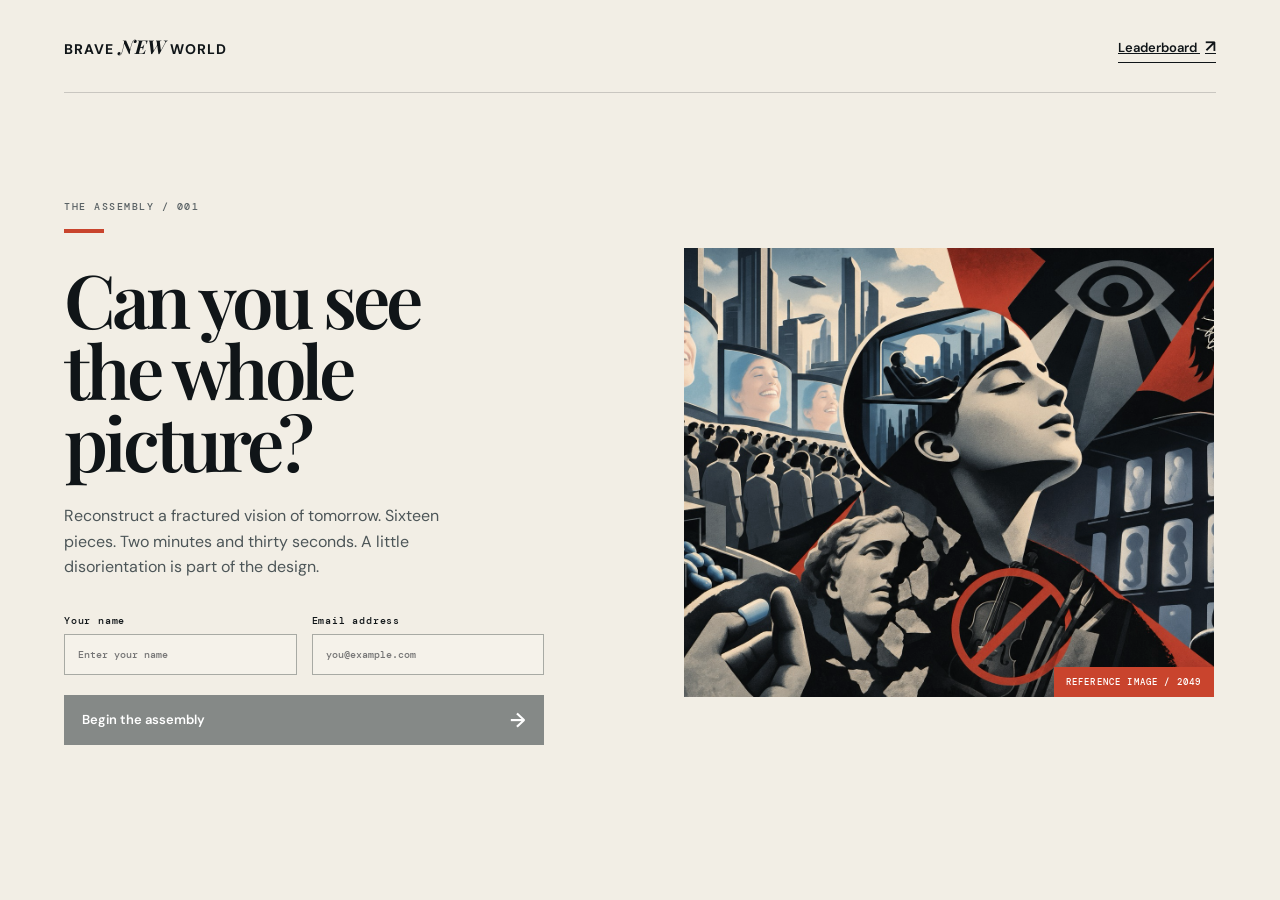
==== index.html @ 61320a74 "Initial Brave New World puzzle game" ====
<!doctype html>
<html lang="en">
  <head>
    <meta charset="UTF-8" />
    <meta name="viewport" content="width=device-width, initial-scale=1.0" />
    <title>Brave New World — Puzzle</title>
    <link rel="preconnect" href="https://fonts.googleapis.com" />
    <link rel="preconnect" href="https://fonts.gstatic.com" crossorigin />
    <link href="https://fonts.googleapis.com/css2?family=DM+Mono:wght@400;500&family=DM+Sans:wght@400;500;600;700&family=Playfair+Display:ital,wght@0,600;0,700;1,600&display=swap" rel="stylesheet" />
    <link rel="stylesheet" href="styles.css" />
  </head>
  <body>
    <main class="app-shell">
      <header class="site-header">
        <a class="brand" href="#" aria-label="Brave New World home">BRAVE <em>NEW</em> WORLD</a>
        <a class="leaderboard-link" href="leaderboard.html" target="_blank" rel="noopener">Leaderboard <span>↗</span></a>
      </header>

      <section class="screen intro-screen active" id="introScreen">
        <div class="intro-copy">
          <p class="eyebrow">THE ASSEMBLY / 001</p>
          <h1>Can you see<br />the whole picture?</h1>
          <p class="lede">Reconstruct a fractured vision of tomorrow. Sixteen pieces. Two minutes and thirty seconds. A little disorientation is part of the design.</p>
          <form id="playerForm" class="player-form">
            <label><span>Your name</span><input id="playerName" required maxlength="32" placeholder="Enter your name" autocomplete="name" /></label>
            <label><span>Email address</span><input id="playerEmail" required type="email" placeholder="you@example.com" autocomplete="email" /></label>
            <button class="primary-button" id="startButton" type="submit" disabled>Begin the assembly <span>→</span></button>
          </form>
        </div>
        <div class="hero-image-wrap">
          <img src="assets/brave-new-world.png" alt="Brave New World artwork: a futuristic surreal collage" />
          <div class="image-caption">REFERENCE IMAGE / 2049</div>
        </div>
      </section>

      <section class="screen game-screen" id="gameScreen">
        <div class="game-topline">
          <div><p class="eyebrow">PLAYER</p><strong id="playerDisplay"></strong></div>
          <div class="timer-wrap"><p class="eyebrow">TIME REMAINING</p><strong class="timer" id="timer">03:00</strong></div>
          <button class="quiet-button" id="restartButton">Restart</button>
        </div>
        <div class="game-layout">
          <aside class="reference-card">
            <p class="eyebrow">THE COMPLETE VISION</p>
            <img src="assets/brave-new-world.png" alt="Reference for the completed puzzle" />
            <p>Drag pieces into the frame. Select a piece and use <kbd>R</kbd> or rotate it with the button.</p>
          </aside>
          <section class="puzzle-area">
            <div class="puzzle-toolbar"><span id="pieceCount">16 pieces remaining</span><button class="rotate-button" id="rotateButton" disabled>↻ Rotate selected</button></div>
            <div class="puzzle-board" id="puzzleBoard" aria-label="Puzzle board"></div>
            <div class="piece-tray" id="pieceTray" aria-label="Puzzle pieces"></div>
            <div class="action-row"><p id="gameStatus">Place every piece, then submit your solution.</p><button class="primary-button" id="submitPuzzle">Submit solution <span>→</span></button></div>
          </section>
        </div>
      </section>

      <section class="screen result-screen" id="resultScreen">
        <div class="confetti" id="confetti"></div>
        <p class="eyebrow">ASSEMBLY COMPLETE</p>
        <h2>20 points<br /><em>received.</em></h2>
        <p class="result-note">You restored the picture. The record has been entered into the archive.</p>
        <div class="result-stats"><div><span>PLAYER</span><strong id="resultName"></strong></div><div><span>YOUR TIME</span><strong id="resultTime"></strong></div></div>
        <div class="result-actions"><button class="primary-button" id="viewLeaderboard">View leaderboard <span>→</span></button><button class="quiet-button" id="playAgain">Play again</button></div>
      </section>

      <section class="screen leaderboard-screen" id="leaderboardScreen">
        <div class="leaderboard-heading"><div><p class="eyebrow">THE ARCHIVE</p><h2>Fastest<br /><em>assemblies.</em></h2></div><button class="quiet-button" id="backHome">← Back home</button></div>
        <div class="leaderboard-table"><div class="table-head"><span>RANK</span><span>PLAYER</span><span>TIME</span><span>POINTS</span></div><div id="leaderboardRows"></div></div>
      </section>
    </main>
    <div class="toast" id="toast"></div>
    <script src="app.js"></script>
  </body>
</html>
---- styles.css ----
:root { --ink:#101518; --paper:#f2eee5; --red:#c9442d; --blue:#9db8c4; --line:rgba(16,21,24,.18); --serif:'Playfair Display', Georgia, serif; --sans:'DM Sans',sans-serif; --mono:'DM Mono',monospace; }
* { box-sizing:border-box; } body { margin:0; background:var(--paper); color:var(--ink); font-family:var(--sans); } button,input { font:inherit; } button { cursor:pointer; } .app-shell { max-width:1440px; min-height:100vh; margin:auto; padding:0 5vw 48px; overflow:hidden; }
.site-header { height:93px; display:flex; align-items:center; justify-content:space-between; border-bottom:1px solid var(--line); } .brand { color:var(--ink); font-weight:700; font-size:14px; letter-spacing:.08em; text-decoration:none; } .brand em { font-family:var(--serif); font-size:19px; letter-spacing:0; } .leaderboard-link,.quiet-button { border:0; border-bottom:1px solid var(--ink); background:transparent; padding:5px 0; color:var(--ink); font-size:13px; font-weight:600; } .leaderboard-link span { font-size:17px; padding-left:5px; }
.screen { display:none; } .screen.active { display:flex; } .intro-screen { min-height:calc(100vh - 141px); align-items:center; gap:7vw; padding:48px 0; } .intro-copy { max-width:530px; flex:1; } .eyebrow { margin:0 0 16px; font:500 10px var(--mono); letter-spacing:.15em; color:#596164; } h1,h2 { font:600 clamp(48px,5.8vw,86px)/.96 var(--serif); letter-spacing:-.055em; margin:0; } h1:before { content:' '; display:block; width:40px; height:4px; background:var(--red); margin-bottom:30px; } h1 em,h2 em { color:var(--red); font-weight:600; } .lede { font-size:16px; line-height:1.6; max-width:430px; margin:26px 0 34px; color:#4d5658; }
.player-form { display:grid; grid-template-columns:1fr 1fr; gap:15px; max-width:480px; } .player-form label { display:grid; gap:7px; font:500 10px var(--mono); letter-spacing:.08em; } input { border:1px solid #a8aaa4; border-radius:0; background:rgba(255,255,255,.2); padding:13px; outline-color:var(--red); min-width:0; } .primary-button { align-items:center; justify-content:space-between; border:0; background:var(--ink); color:white; display:flex; padding:15px 18px; min-height:50px; font-weight:600; font-size:13px; transition:.2s; } .primary-button:hover { background:var(--red); transform:translateY(-2px); } .primary-button:disabled { background:#858987; cursor:not-allowed; transform:none; } .primary-button span { font-size:20px; line-height:10px; } .player-form .primary-button { grid-column:span 2; margin-top:5px; }
.hero-image-wrap { width:min(46%,600px); position:relative; } .hero-image-wrap img { width:100%; display:block; aspect-ratio:1.18; object-fit:cover; filter:saturate(.8) contrast(1.05); } .image-caption { position:absolute; bottom:0; right:0; padding:9px 12px; background:var(--red); color:white; font:500 9px var(--mono); letter-spacing:.13em; }
.game-screen { flex-direction:column; padding-top:28px; } .game-topline { display:flex; align-items:end; justify-content:space-between; border-bottom:1px solid var(--line); padding-bottom:20px; margin-bottom:25px; } .game-topline strong { font-size:15px; } .timer-wrap { text-align:center; margin-left:auto; margin-right:35px; } .timer-wrap .eyebrow { margin-bottom:4px; }.timer { font:500 27px var(--mono)!important; color:var(--red); letter-spacing:-.1em; }
.game-layout { display:grid; grid-template-columns:230px 1fr; gap:32px; } .reference-card { border-top:4px solid var(--red); padding-top:13px; align-self:start; } .reference-card .eyebrow { margin-bottom:10px; } .reference-card img { width:100%; aspect-ratio:1.15; object-fit:cover; }.reference-card p:last-child { color:#596164; font-size:12px; line-height:1.55; } kbd { font:500 10px var(--mono); border:1px solid var(--line); padding:1px 4px; color:var(--ink); }
.puzzle-area { min-width:0; }.puzzle-toolbar { display:flex; justify-content:space-between; align-items:center; margin-bottom:11px; font:500 11px var(--mono); color:#596164; }.rotate-button { border:1px solid var(--ink); background:transparent; padding:7px 12px; font-size:12px; font-weight:600; }.rotate-button:disabled { opacity:.35; cursor:not-allowed; }
.puzzle-board { position:relative; width:min(100%,650px); aspect-ratio:1; background:#263237; overflow:hidden; box-shadow:inset 0 0 0 2px var(--ink); } .puzzle-board:after { content:''; position:absolute; inset:0; background:repeating-linear-gradient(90deg,transparent 0 calc(25% - 1px),rgba(242,238,229,.35) calc(25% - 1px) 25%),repeating-linear-gradient(0deg,transparent 0 calc(25% - 1px),rgba(242,238,229,.35) calc(25% - 1px) 25%); pointer-events:none; opacity:.55; }
.piece-tray { width:min(100%,650px); min-height:128px; margin-top:18px; border-top:1px solid var(--line); display:flex; align-items:center; gap:7px; padding:16px 6px; flex-wrap:wrap; background:rgba(16,21,24,.035); }.piece { position:relative; width:92px; aspect-ratio:1; background-image:url('assets/brave-new-world.png'); background-size:400% 400%; cursor:grab; user-select:none; touch-action:none; border:1px solid rgba(242,238,229,.55); box-shadow:0 3px 8px #0004; transition:box-shadow .15s, outline .15s; z-index:2; }.piece:hover,.piece.selected { outline:3px solid var(--red); z-index:5; }.piece.dragging { cursor:grabbing; opacity:.9; z-index:20; }
.puzzle-board .piece { position:absolute; width:25%; height:25%; aspect-ratio:auto; margin:0; box-shadow:none; border:0; }.puzzle-board .piece.correct { outline:2px solid rgba(220,255,209,.8); } .action-row { display:flex; align-items:center; justify-content:space-between; width:min(100%,760px); gap:15px; margin-top:17px; }.action-row p { margin:0; color:#596164; font-size:12px; }.action-row .primary-button { min-width:170px; }.toast { display:none; position:fixed; left:50%; bottom:25px; transform:translateX(-50%); color:#fff; background:var(--red); padding:11px 16px; font-size:13px; z-index:99; }.toast.show { display:block; }
.result-screen { min-height:calc(100vh - 141px); flex-direction:column; align-items:center; justify-content:center; text-align:center; position:relative; }.result-screen .eyebrow { color:var(--red); }.result-screen h2 { font-size:clamp(62px,9vw,130px); }.result-note { max-width:400px; line-height:1.6; color:#596164; }.result-stats { display:flex; margin:26px 0; border-top:1px solid var(--line); border-bottom:1px solid var(--line); }.result-stats div { min-width:170px; padding:15px; }.result-stats div+div { border-left:1px solid var(--line); }.result-stats span { display:block; font:500 9px var(--mono); letter-spacing:.11em; color:#596164; margin-bottom:6px; }.result-stats strong { font-size:16px; }.result-actions { display:flex; gap:13px; align-items:center; }.confetti i { position:absolute; width:8px; height:15px; background:var(--red); animation:fall 2.8s linear infinite; opacity:0; }@keyframes fall { 0% { transform:translateY(-20vh) rotate(0);opacity:1 } 100% { transform:translateY(110vh) rotate(530deg);opacity:0 } }
.leaderboard-screen { padding:50px 0; flex-direction:column; }.leaderboard-screen.standalone { display:flex; }.leaderboard-heading { display:flex; justify-content:space-between; align-items:start; margin-bottom:50px; }.leaderboard-heading h2 { font-size:clamp(58px,7vw,100px); }.leaderboard-table { max-width:880px; width:100%; }.table-head,.leaderboard-row { display:grid; grid-template-columns:100px 1fr 150px 100px; align-items:center; }.table-head { padding:12px 0; border-bottom:2px solid var(--ink); color:#596164; font:500 9px var(--mono); letter-spacing:.12em; }.leaderboard-row { min-height:72px; border-bottom:1px solid var(--line); font-size:15px; }.leaderboard-row .rank { font:600 22px var(--serif); color:var(--red); }.leaderboard-row .time { font:500 16px var(--mono); }.empty-row { padding:35px 0; color:#596164; font-style:italic; }
@media (max-width:700px) { .app-shell{padding:0 20px 30px}.site-header{height:70px}.intro-screen{flex-direction:column;align-items:stretch;padding-top:40px;gap:35px}.hero-image-wrap{width:100%;order:-1}.intro-copy{max-width:none}h1{font-size:53px}.game-layout{grid-template-columns:1fr}.reference-card{display:grid;grid-template-columns:100px 1fr;column-gap:15px}.reference-card .eyebrow{grid-column:span 2}.reference-card p:last-child{margin:0}.puzzle-board{width:100%;}.piece-tray{min-height:112px;gap:5px}.piece{width:calc((100vw - 62px) / 4)}.game-topline{align-items:center}.timer-wrap{margin-right:12px}.game-topline .quiet-button{display:none}.action-row{align-items:start;flex-direction:column}.action-row .primary-button{width:100%}.leaderboard-row,.table-head{grid-template-columns:50px 1fr 90px}.leaderboard-row>*:last-child,.table-head>*:last-child{display:none}.result-actions{flex-direction:column}.result-actions .primary-button{width:100%} }
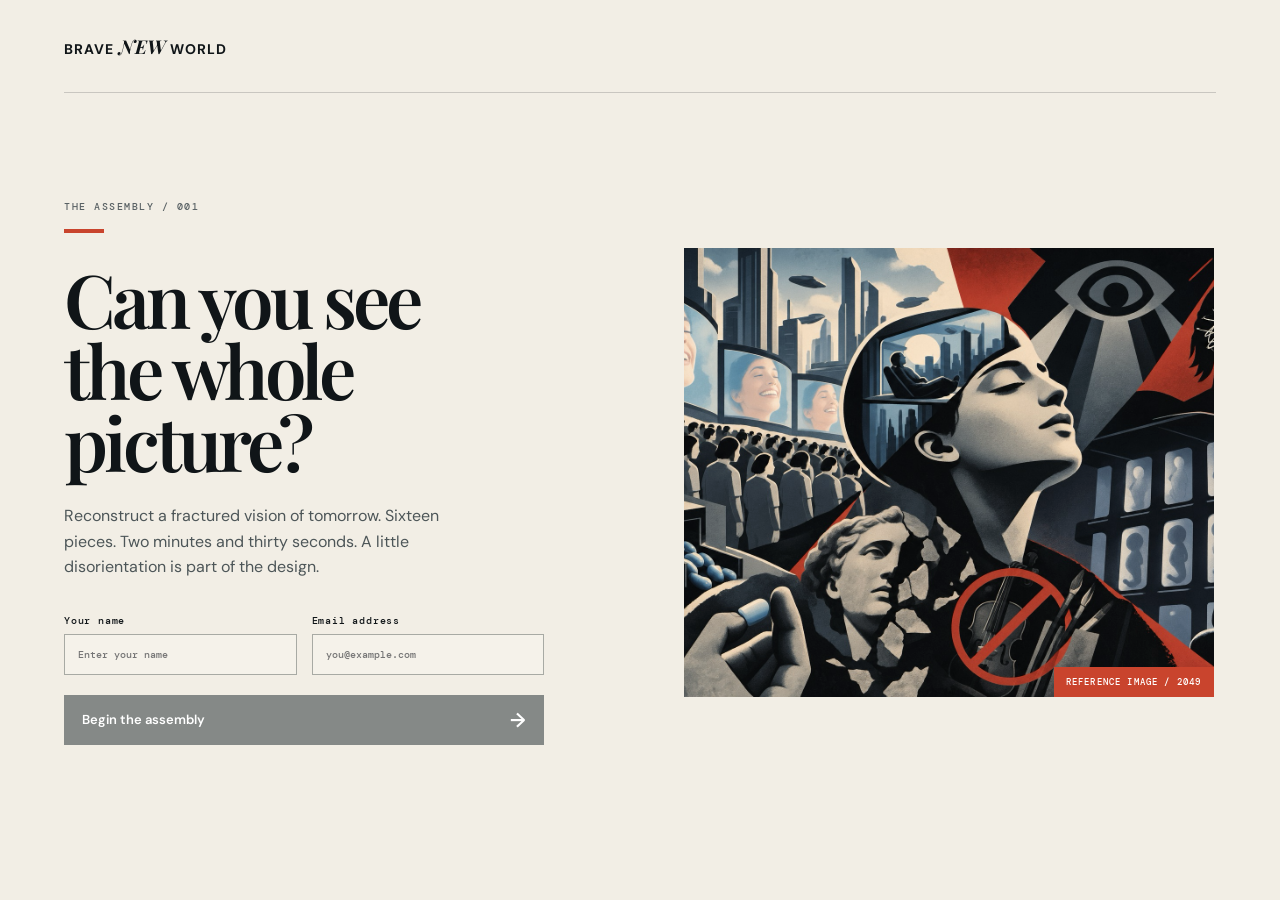
==== commit aff4c803: "Hide leaderboard from player experience" ====
--- a/index.html
+++ b/index.html
@@ -13,7 +13,6 @@
     <main class="app-shell">
       <header class="site-header">
         <a class="brand" href="#" aria-label="Brave New World home">BRAVE <em>NEW</em> WORLD</a>
-        <a class="leaderboard-link" href="leaderboard.html" target="_blank" rel="noopener">Leaderboard <span>↗</span></a>
       </header>
 
       <section class="screen intro-screen active" id="introScreen">
@@ -43,10 +42,10 @@
           <aside class="reference-card">
             <p class="eyebrow">THE COMPLETE VISION</p>
             <img src="assets/brave-new-world.png" alt="Reference for the completed puzzle" />
-            <p>Drag pieces into the frame. Select a piece and use <kbd>R</kbd> or rotate it with the button.</p>
+            <p>Drag pieces into the frame. Tap or click a piece to rotate it.</p>
           </aside>
           <section class="puzzle-area">
-            <div class="puzzle-toolbar"><span id="pieceCount">16 pieces remaining</span><button class="rotate-button" id="rotateButton" disabled>↻ Rotate selected</button></div>
+            <div class="puzzle-toolbar"><span id="pieceCount">16 pieces remaining</span></div>
             <div class="puzzle-board" id="puzzleBoard" aria-label="Puzzle board"></div>
             <div class="piece-tray" id="pieceTray" aria-label="Puzzle pieces"></div>
             <div class="action-row"><p id="gameStatus">Place every piece, then submit your solution.</p><button class="primary-button" id="submitPuzzle">Submit solution <span>→</span></button></div>
@@ -60,7 +59,7 @@
         <h2>20 points<br /><em>received.</em></h2>
         <p class="result-note">You restored the picture. The record has been entered into the archive.</p>
         <div class="result-stats"><div><span>PLAYER</span><strong id="resultName"></strong></div><div><span>YOUR TIME</span><strong id="resultTime"></strong></div></div>
-        <div class="result-actions"><button class="primary-button" id="viewLeaderboard">View leaderboard <span>→</span></button><button class="quiet-button" id="playAgain">Play again</button></div>
+        <div class="result-actions"><button class="primary-button" id="playAgain">Play again <span>↻</span></button></div>
       </section>
 
       <section class="screen leaderboard-screen" id="leaderboardScreen">
@@ -69,6 +68,7 @@
       </section>
     </main>
     <div class="toast" id="toast"></div>
+    <script src="config.js"></script>
     <script src="app.js"></script>
   </body>
 </html>
--- a/styles.css
+++ b/styles.css
@@ -5,7 +5,7 @@
 .player-form { display:grid; grid-template-columns:1fr 1fr; gap:15px; max-width:480px; } .player-form label { display:grid; gap:7px; font:500 10px var(--mono); letter-spacing:.08em; } input { border:1px solid #a8aaa4; border-radius:0; background:rgba(255,255,255,.2); padding:13px; outline-color:var(--red); min-width:0; } .primary-button { align-items:center; justify-content:space-between; border:0; background:var(--ink); color:white; display:flex; padding:15px 18px; min-height:50px; font-weight:600; font-size:13px; transition:.2s; } .primary-button:hover { background:var(--red); transform:translateY(-2px); } .primary-button:disabled { background:#858987; cursor:not-allowed; transform:none; } .primary-button span { font-size:20px; line-height:10px; } .player-form .primary-button { grid-column:span 2; margin-top:5px; }
 .hero-image-wrap { width:min(46%,600px); position:relative; } .hero-image-wrap img { width:100%; display:block; aspect-ratio:1.18; object-fit:cover; filter:saturate(.8) contrast(1.05); } .image-caption { position:absolute; bottom:0; right:0; padding:9px 12px; background:var(--red); color:white; font:500 9px var(--mono); letter-spacing:.13em; }
 .game-screen { flex-direction:column; padding-top:28px; } .game-topline { display:flex; align-items:end; justify-content:space-between; border-bottom:1px solid var(--line); padding-bottom:20px; margin-bottom:25px; } .game-topline strong { font-size:15px; } .timer-wrap { text-align:center; margin-left:auto; margin-right:35px; } .timer-wrap .eyebrow { margin-bottom:4px; }.timer { font:500 27px var(--mono)!important; color:var(--red); letter-spacing:-.1em; }
-.game-layout { display:grid; grid-template-columns:230px 1fr; gap:32px; } .reference-card { border-top:4px solid var(--red); padding-top:13px; align-self:start; } .reference-card .eyebrow { margin-bottom:10px; } .reference-card img { width:100%; aspect-ratio:1.15; object-fit:cover; }.reference-card p:last-child { color:#596164; font-size:12px; line-height:1.55; } kbd { font:500 10px var(--mono); border:1px solid var(--line); padding:1px 4px; color:var(--ink); }
+.game-layout { display:grid; grid-template-columns:230px 1fr; gap:32px; } .reference-card { border-top:4px solid var(--red); padding-top:13px; align-self:start; } .reference-card .eyebrow { margin-bottom:10px; } .reference-card img { width:100%; aspect-ratio:1; object-fit:fill; }.reference-card p:last-child { color:#596164; font-size:12px; line-height:1.55; } kbd { font:500 10px var(--mono); border:1px solid var(--line); padding:1px 4px; color:var(--ink); }
 .puzzle-area { min-width:0; }.puzzle-toolbar { display:flex; justify-content:space-between; align-items:center; margin-bottom:11px; font:500 11px var(--mono); color:#596164; }.rotate-button { border:1px solid var(--ink); background:transparent; padding:7px 12px; font-size:12px; font-weight:600; }.rotate-button:disabled { opacity:.35; cursor:not-allowed; }
 .puzzle-board { position:relative; width:min(100%,650px); aspect-ratio:1; background:#263237; overflow:hidden; box-shadow:inset 0 0 0 2px var(--ink); } .puzzle-board:after { content:''; position:absolute; inset:0; background:repeating-linear-gradient(90deg,transparent 0 calc(25% - 1px),rgba(242,238,229,.35) calc(25% - 1px) 25%),repeating-linear-gradient(0deg,transparent 0 calc(25% - 1px),rgba(242,238,229,.35) calc(25% - 1px) 25%); pointer-events:none; opacity:.55; }
 .piece-tray { width:min(100%,650px); min-height:128px; margin-top:18px; border-top:1px solid var(--line); display:flex; align-items:center; gap:7px; padding:16px 6px; flex-wrap:wrap; background:rgba(16,21,24,.035); }.piece { position:relative; width:92px; aspect-ratio:1; background-image:url('assets/brave-new-world.png'); background-size:400% 400%; cursor:grab; user-select:none; touch-action:none; border:1px solid rgba(242,238,229,.55); box-shadow:0 3px 8px #0004; transition:box-shadow .15s, outline .15s; z-index:2; }.piece:hover,.piece.selected { outline:3px solid var(--red); z-index:5; }.piece.dragging { cursor:grabbing; opacity:.9; z-index:20; }
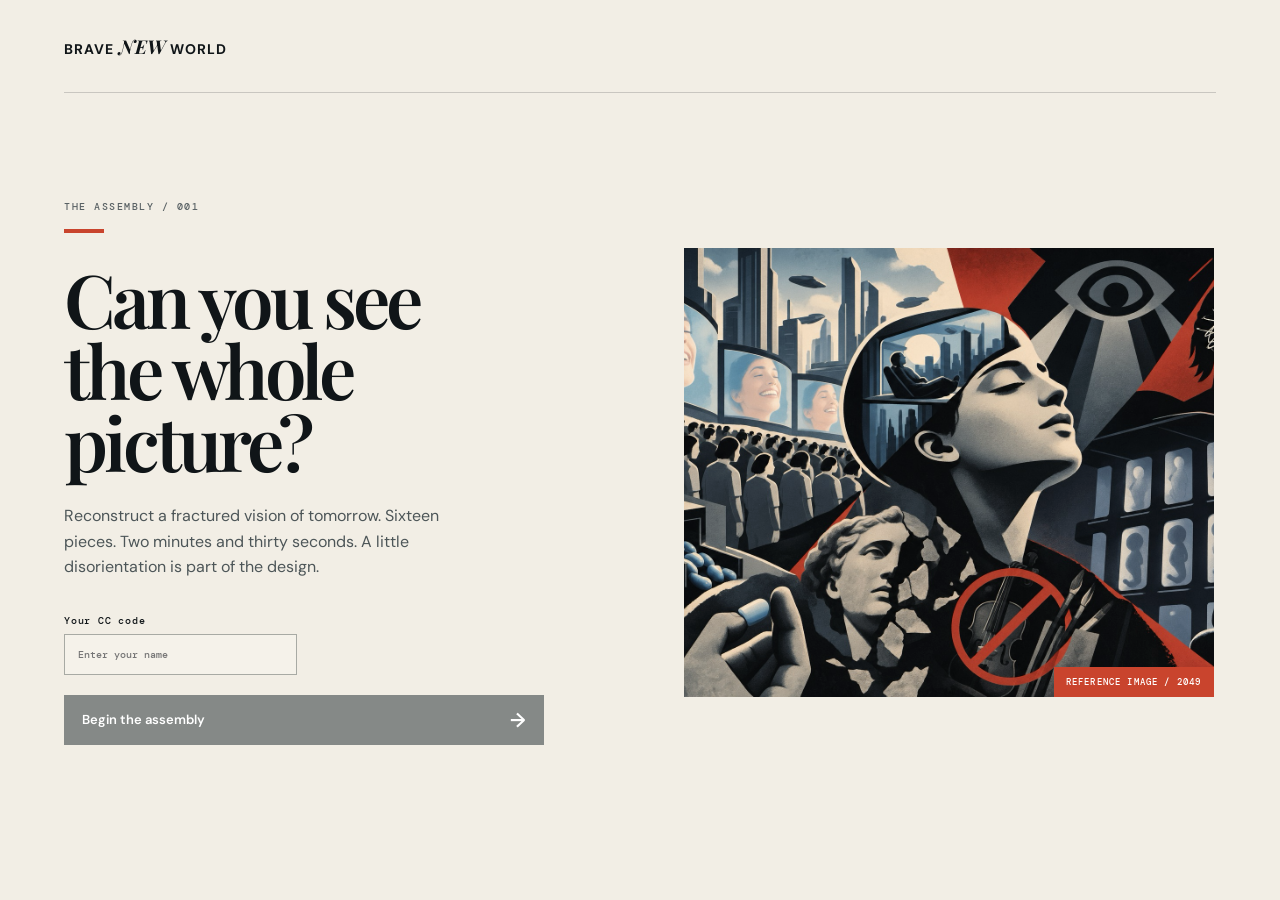
==== commit 2de04dc9: "Update game entry page" ====
--- a/index.html
+++ b/index.html
@@ -21,8 +21,7 @@
           <h1>Can you see<br />the whole picture?</h1>
           <p class="lede">Reconstruct a fractured vision of tomorrow. Sixteen pieces. Two minutes and thirty seconds. A little disorientation is part of the design.</p>
           <form id="playerForm" class="player-form">
-            <label><span>Your name</span><input id="playerName" required maxlength="32" placeholder="Enter your name" autocomplete="name" /></label>
-            <label><span>Email address</span><input id="playerEmail" required type="email" placeholder="you@example.com" autocomplete="email" /></label>
+            <label><span>Your CC code</span><input id="playerName" required maxlength="32" placeholder="Enter your name" autocomplete="name" /></label>
             <button class="primary-button" id="startButton" type="submit" disabled>Begin the assembly <span>→</span></button>
           </form>
         </div>
@@ -36,7 +35,6 @@
         <div class="game-topline">
           <div><p class="eyebrow">PLAYER</p><strong id="playerDisplay"></strong></div>
           <div class="timer-wrap"><p class="eyebrow">TIME REMAINING</p><strong class="timer" id="timer">03:00</strong></div>
-          <button class="quiet-button" id="restartButton">Restart</button>
         </div>
         <div class="game-layout">
           <aside class="reference-card">
@@ -59,7 +57,6 @@
         <h2>20 points<br /><em>received.</em></h2>
         <p class="result-note">You restored the picture. The record has been entered into the archive.</p>
         <div class="result-stats"><div><span>PLAYER</span><strong id="resultName"></strong></div><div><span>YOUR TIME</span><strong id="resultTime"></strong></div></div>
-        <div class="result-actions"><button class="primary-button" id="playAgain">Play again <span>↻</span></button></div>
       </section>
 
       <section class="screen leaderboard-screen" id="leaderboardScreen">
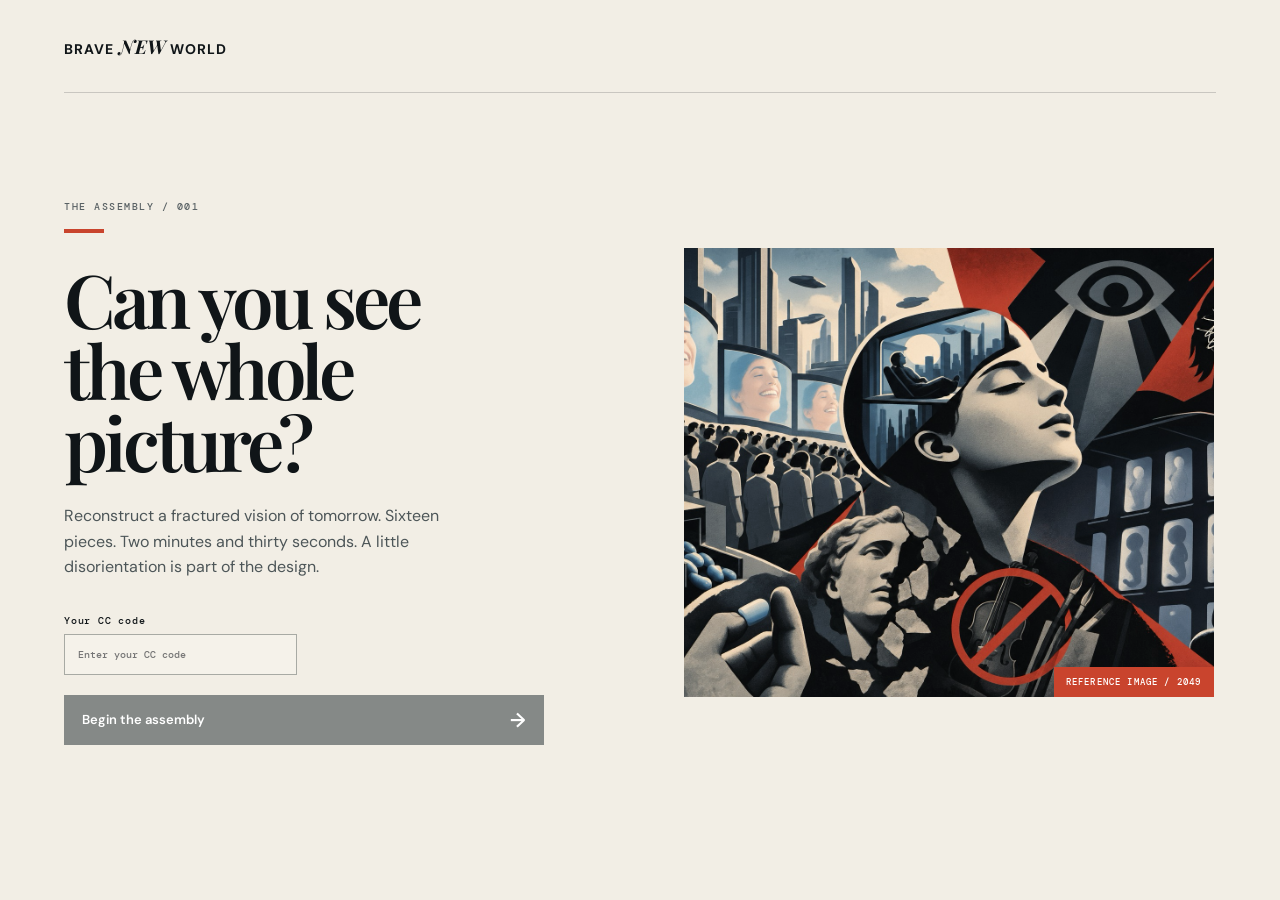
==== commit eb00c652: "Enforce one CC score and track both games" ====
--- a/index.html
+++ b/index.html
@@ -21,7 +21,7 @@
           <h1>Can you see<br />the whole picture?</h1>
           <p class="lede">Reconstruct a fractured vision of tomorrow. Sixteen pieces. Two minutes and thirty seconds. A little disorientation is part of the design.</p>
           <form id="playerForm" class="player-form">
-            <label><span>Your CC code</span><input id="playerName" required maxlength="32" placeholder="Enter your name" autocomplete="name" /></label>
+            <label><span>Your CC code</span><input id="playerName" required maxlength="32" placeholder="Enter your CC code" autocomplete="off" /></label>
             <button class="primary-button" id="startButton" type="submit" disabled>Begin the assembly <span>→</span></button>
           </form>
         </div>
--- a/styles.css
+++ b/styles.css
@@ -13,3 +13,5 @@
 .result-screen { min-height:calc(100vh - 141px); flex-direction:column; align-items:center; justify-content:center; text-align:center; position:relative; }.result-screen .eyebrow { color:var(--red); }.result-screen h2 { font-size:clamp(62px,9vw,130px); }.result-note { max-width:400px; line-height:1.6; color:#596164; }.result-stats { display:flex; margin:26px 0; border-top:1px solid var(--line); border-bottom:1px solid var(--line); }.result-stats div { min-width:170px; padding:15px; }.result-stats div+div { border-left:1px solid var(--line); }.result-stats span { display:block; font:500 9px var(--mono); letter-spacing:.11em; color:#596164; margin-bottom:6px; }.result-stats strong { font-size:16px; }.result-actions { display:flex; gap:13px; align-items:center; }.confetti i { position:absolute; width:8px; height:15px; background:var(--red); animation:fall 2.8s linear infinite; opacity:0; }@keyframes fall { 0% { transform:translateY(-20vh) rotate(0);opacity:1 } 100% { transform:translateY(110vh) rotate(530deg);opacity:0 } }
 .leaderboard-screen { padding:50px 0; flex-direction:column; }.leaderboard-screen.standalone { display:flex; }.leaderboard-heading { display:flex; justify-content:space-between; align-items:start; margin-bottom:50px; }.leaderboard-heading h2 { font-size:clamp(58px,7vw,100px); }.leaderboard-table { max-width:880px; width:100%; }.table-head,.leaderboard-row { display:grid; grid-template-columns:100px 1fr 150px 100px; align-items:center; }.table-head { padding:12px 0; border-bottom:2px solid var(--ink); color:#596164; font:500 9px var(--mono); letter-spacing:.12em; }.leaderboard-row { min-height:72px; border-bottom:1px solid var(--line); font-size:15px; }.leaderboard-row .rank { font:600 22px var(--serif); color:var(--red); }.leaderboard-row .time { font:500 16px var(--mono); }.empty-row { padding:35px 0; color:#596164; font-style:italic; }
 @media (max-width:700px) { .app-shell{padding:0 20px 30px}.site-header{height:70px}.intro-screen{flex-direction:column;align-items:stretch;padding-top:40px;gap:35px}.hero-image-wrap{width:100%;order:-1}.intro-copy{max-width:none}h1{font-size:53px}.game-layout{grid-template-columns:1fr}.reference-card{display:grid;grid-template-columns:100px 1fr;column-gap:15px}.reference-card .eyebrow{grid-column:span 2}.reference-card p:last-child{margin:0}.puzzle-board{width:100%;}.piece-tray{min-height:112px;gap:5px}.piece{width:calc((100vw - 62px) / 4)}.game-topline{align-items:center}.timer-wrap{margin-right:12px}.game-topline .quiet-button{display:none}.action-row{align-items:start;flex-direction:column}.action-row .primary-button{width:100%}.leaderboard-row,.table-head{grid-template-columns:50px 1fr 90px}.leaderboard-row>*:last-child,.table-head>*:last-child{display:none}.result-actions{flex-direction:column}.result-actions .primary-button{width:100%} }
+.wordle-shell { max-width:760px; }.wordle-entry,.wordle-game,.wordle-result { max-width:520px; margin:70px auto; }.wordle-entry h1 { font-size:clamp(48px,8vw,76px); }.cc-form { display:flex; gap:10px; }.cc-form input { flex:1; }.wordle-meta { display:flex; justify-content:space-between; }.word-grid { width:min(100%,360px); display:grid; grid-template-columns:repeat(5,1fr); gap:6px; margin:28px auto; }.word-tile { aspect-ratio:1; border:2px solid #b4b4ac; display:grid; place-items:center; font-size:26px; font-weight:700; }.word-tile.exact,.word-key.exact { background:#4e7664; border-color:#4e7664; color:#fff; }.word-tile.present,.word-key.present { background:#c49c47; border-color:#c49c47; color:#fff; }.word-tile.absent,.word-key.absent { background:#5b6262; border-color:#5b6262; color:#fff; }.word-keyboard { display:grid; gap:7px; }.key-line { display:flex; justify-content:center; gap:5px; }.word-key { border:0; border-radius:3px; background:#d3d1c9; min-width:30px; height:45px; font-weight:700; }.word-key.wide { padding:0 10px; font-size:11px; }.word-status { text-align:center; color:#596164; font-size:13px; min-height:20px; }.wordle-result { text-align:center; }.wordle-result h2 { font-size:clamp(52px,8vw,86px); }.wordle-result .result-stats { justify-content:center; } @media (max-width:500px) { .wordle-entry,.wordle-game,.wordle-result { margin:42px auto; }.cc-form { flex-direction:column; }.word-key { min-width:0; flex:1; }.word-key.wide { flex:1.5; } }
+.admin-track { margin:0 0 48px; }.admin-track h3 { margin:0 0 14px; font:600 26px var(--serif); }
